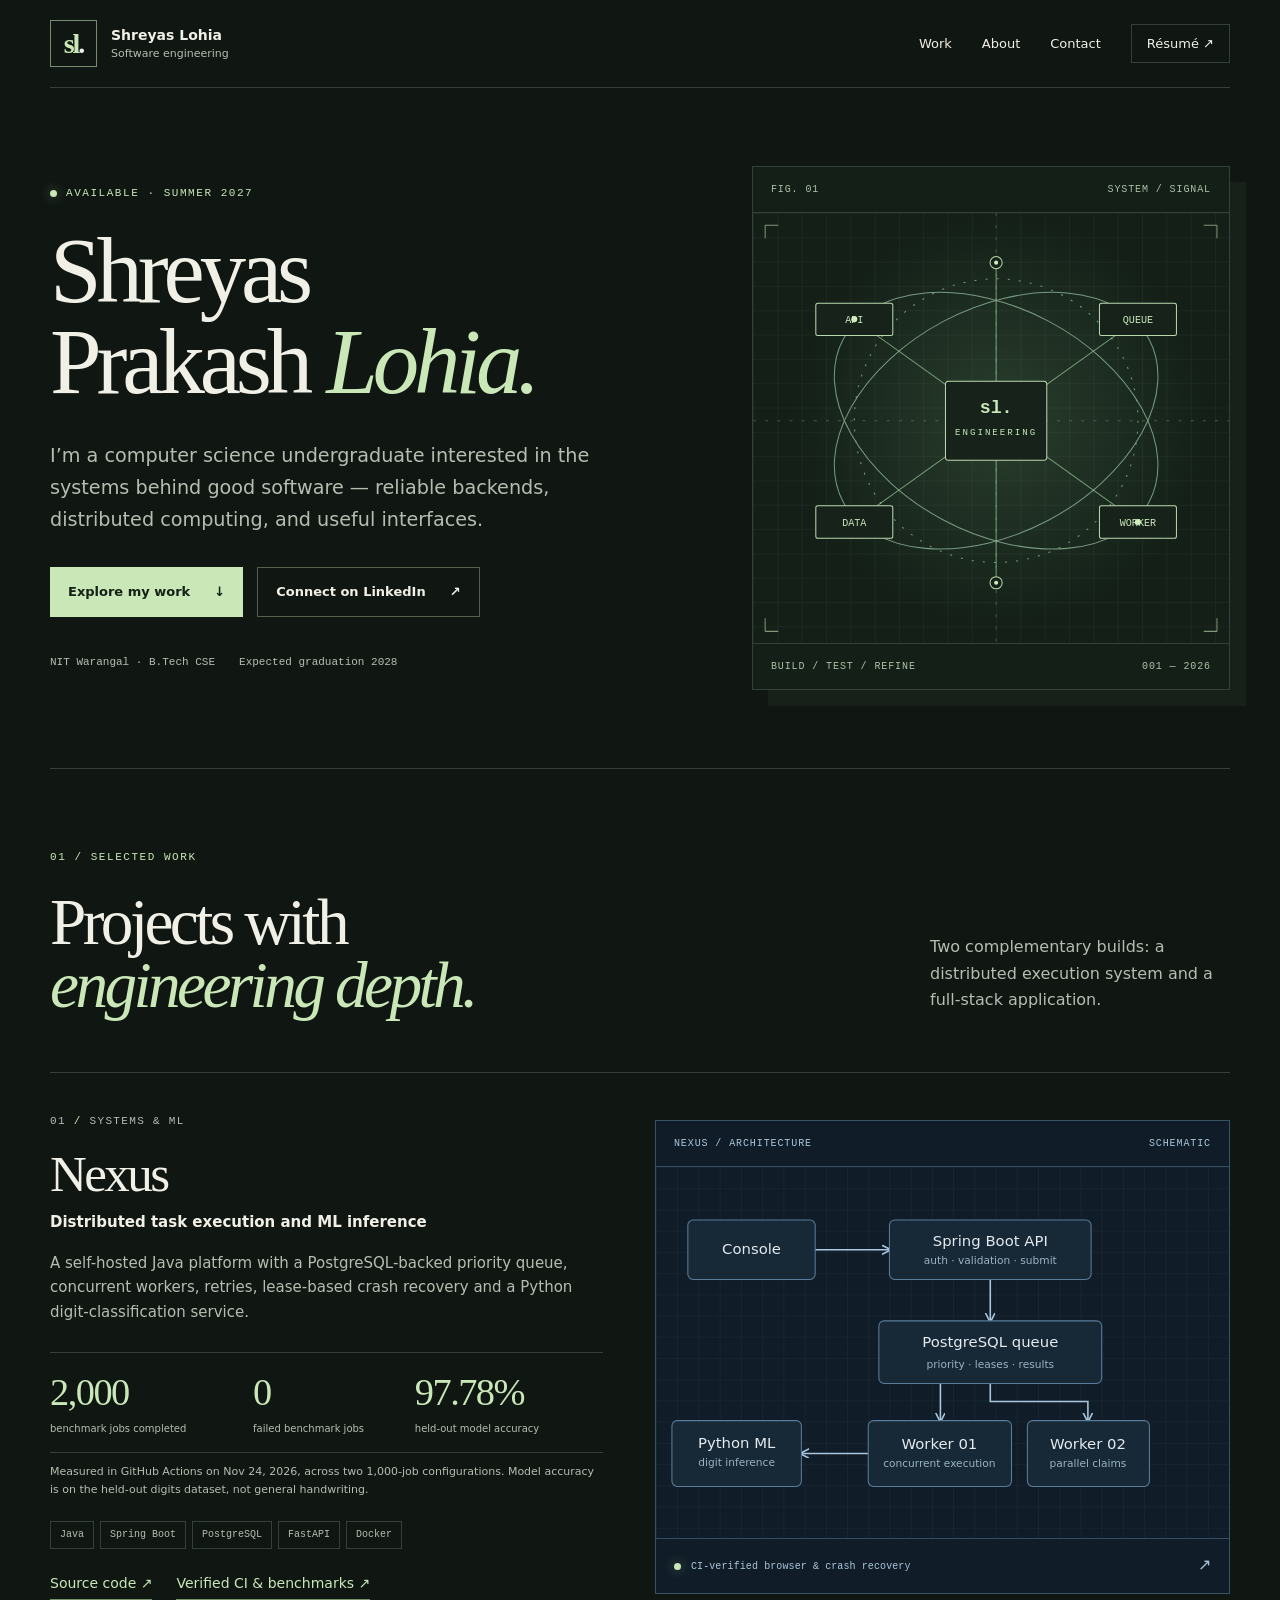
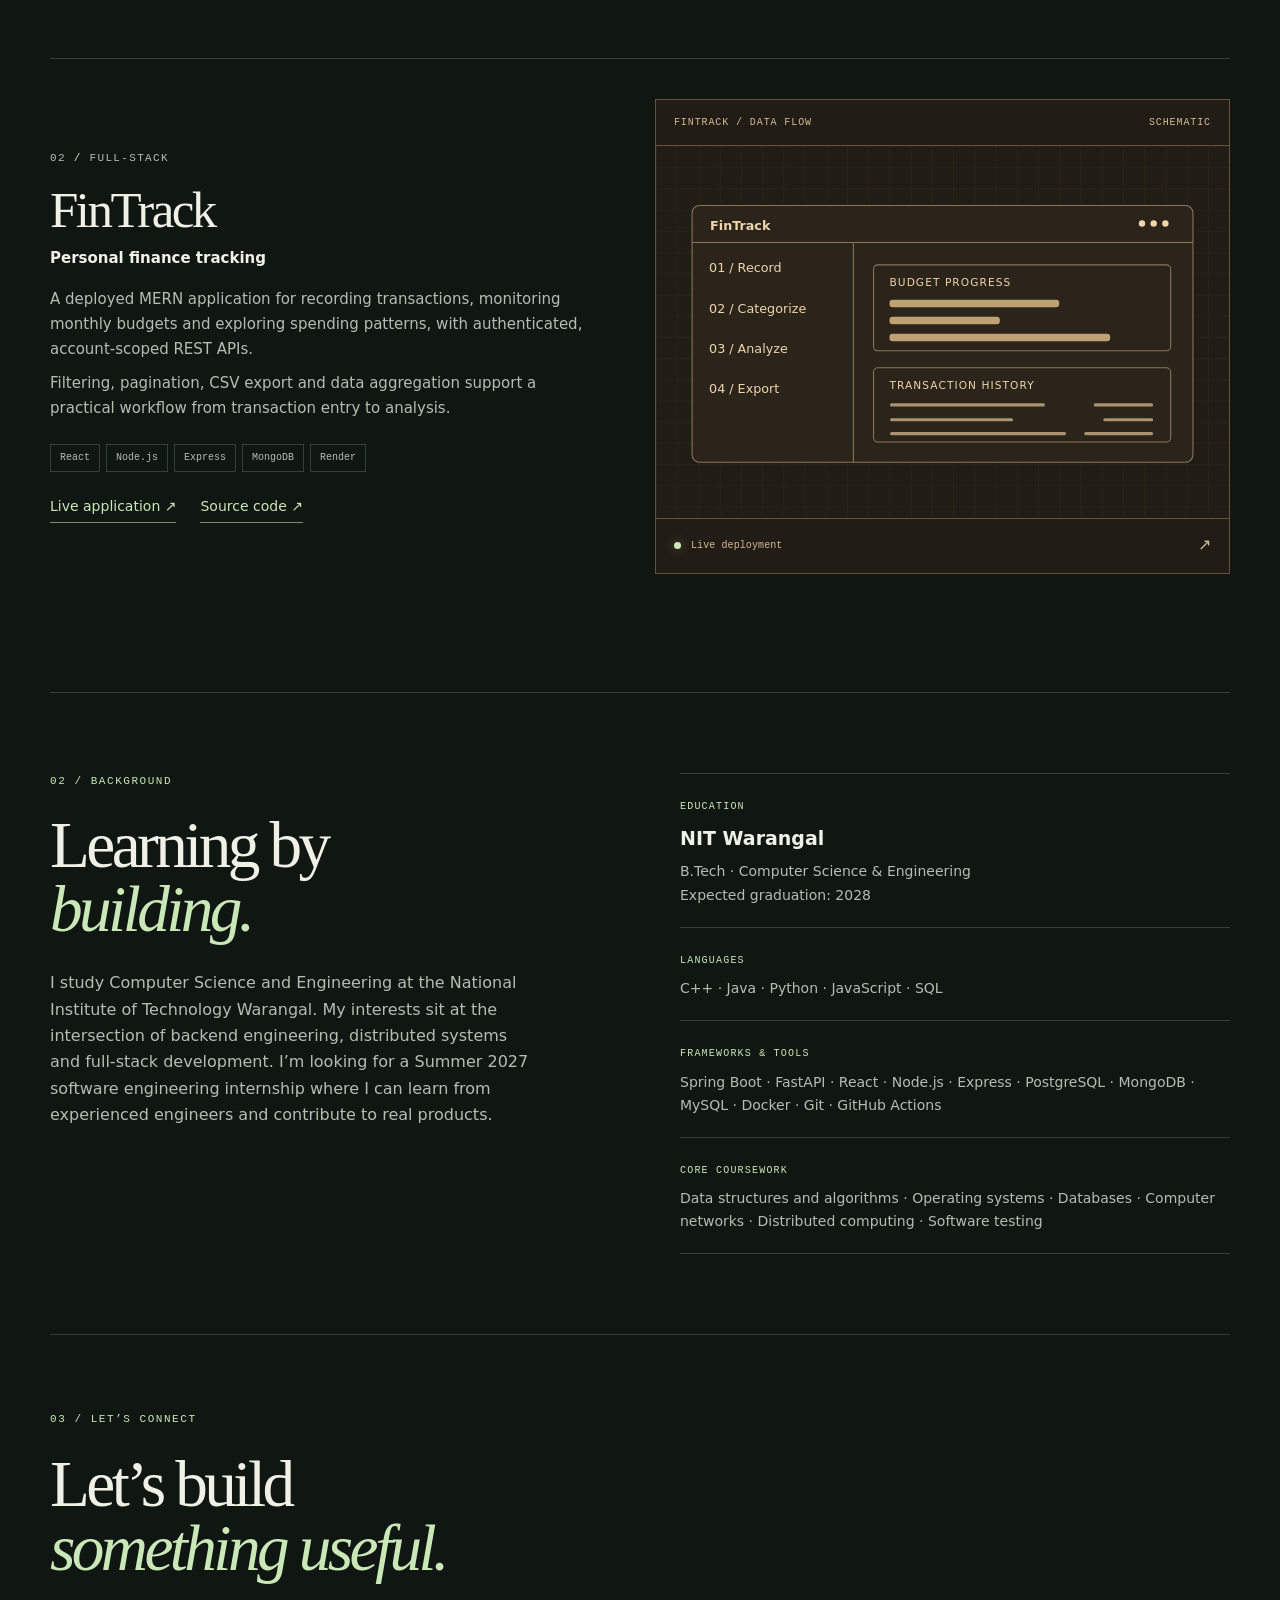
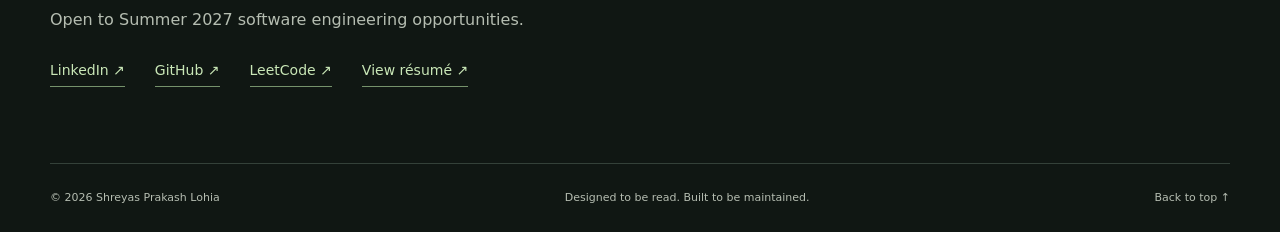
==== public/index.html @ 27f72481 "Build editorial engineering portfolio with custom architecture diagrams and printable resume" ====
<!doctype html>
<html lang="en">
<head>
  <meta charset="utf-8">
  <meta name="viewport" content="width=device-width, initial-scale=1">
  <meta name="description" content="Shreyas Prakash Lohia — computer science undergraduate at NIT Warangal. Selected software engineering projects, systems and full-stack development.">
  <meta name="theme-color" content="#101713">
  <title>Shreyas Prakash Lohia — Software Engineering</title>
  <link rel="icon" href="mark.svg" type="image/svg+xml">
  <link rel="stylesheet" href="styles.css">
  <script defer src="site.js"></script>
</head>
<body>
  <a class="skip" href="#main">Skip to content</a>
  <header class="site-header">
    <a class="wordmark" href="#top" aria-label="Shreyas Lohia home"><span class="monogram">sl<span>.</span></span><span class="wordmark-text">Shreyas Lohia<small>Software engineering</small></span></a>
    <nav aria-label="Primary navigation">
      <a href="#work">Work</a><a href="#about">About</a><a href="#contact">Contact</a><a class="resume-link" href="resume.html">Résumé <span aria-hidden="true">↗</span></a>
    </nav>
  </header>
  <main id="main">
    <section class="hero shell" id="top" aria-labelledby="intro">
      <div class="hero-copy">
        <div class="kicker"><span class="availability-dot"></span> AVAILABLE · SUMMER 2027</div>
        <h1 id="intro">Shreyas<br>Prakash <em>Lohia.</em></h1>
        <p class="hero-sub">I’m a computer science undergraduate interested in the systems behind good software — reliable backends, distributed computing, and useful interfaces.</p>
        <div class="hero-actions"><a class="button primary" href="#work">Explore my work <span aria-hidden="true">↓</span></a><a class="button quiet" href="https://www.linkedin.com/in/shreyas-prakash-lohia/">Connect on LinkedIn <span aria-hidden="true">↗</span></a></div>
        <div class="hero-meta"><span>NIT Warangal · B.Tech CSE</span><span>Expected graduation 2028</span></div>
      </div>
      <div class="hero-art" aria-hidden="true">
        <div class="art-head"><span>FIG. 01</span><span>SYSTEM / SIGNAL</span></div>
        <svg viewBox="0 0 470 425" xmlns="http://www.w3.org/2000/svg">
          <defs><pattern id="grid" width="24" height="24" patternUnits="userSpaceOnUse"><path d="M24 0H0V24" stroke="#bccab4" stroke-opacity=".10" fill="none"/></pattern><radialGradient id="glow"><stop stop-color="#91cc96" stop-opacity=".18"/><stop offset="1" stop-color="#91cc96" stop-opacity="0"/></radialGradient></defs>
          <rect x="0" y="0" width="470" height="425" fill="url(#grid)"/><circle cx="245" cy="205" r="204" fill="url(#glow)"/>
          <g stroke="#779980" stroke-width="1" fill="none"><ellipse cx="240" cy="205" rx="171" ry="111" transform="rotate(-28 240 205)"/><ellipse cx="240" cy="205" rx="171" ry="111" transform="rotate(28 240 205)"/><circle cx="240" cy="205" r="140" stroke-dasharray="2 9"/><path d="M0 205H470M240 0V425" stroke-dasharray="3 9" opacity=".45"/><path d="M100 105L240 205 380 105M100 305L240 205 380 305M240 205L240 49M240 205V365" stroke="#a7d8a5" stroke-opacity=".64"/></g>
          <g fill="#16221a" stroke="#bad8ad"><rect x="190" y="166" width="100" height="78" rx="3"/><rect x="62" y="89" width="76" height="32" rx="2"/><rect x="342" y="89" width="76" height="32" rx="2"/><rect x="62" y="289" width="76" height="32" rx="2"/><rect x="342" y="289" width="76" height="32" rx="2"/><circle cx="240" cy="49" r="6"/><circle cx="240" cy="365" r="6"/></g>
          <g fill="#c9e7bb" text-anchor="middle" font-family="monospace" font-size="10"><text x="100" y="109">API</text><text x="380" y="109">QUEUE</text><text x="100" y="309">DATA</text><text x="380" y="309">WORKER</text><text x="240" y="197" font-size="18" font-weight="bold">sl.</text><text x="240" y="219" font-size="9" letter-spacing="2">ENGINEERING</text></g>
          <g fill="#d0edba"><circle class="signal" cx="100" cy="105" r="3"/><circle class="signal signal-delay" cx="380" cy="305" r="3"/><circle cx="240" cy="49" r="2"/><circle cx="240" cy="365" r="2"/></g>
          <g stroke="#c9e7bb" opacity=".6"><path d="M12 12h13M12 12v13M458 12h-13M458 12v13M12 413h13M12 413v-13M458 413h-13M458 413v-13"/></g>
        </svg>
        <div class="art-foot"><span>BUILD / TEST / REFINE</span><span>001 — 2026</span></div>
      </div>
    </section>

    <section id="work" class="shell work" aria-labelledby="work-title">
      <div class="section-heading"><div><p class="kicker">01 / SELECTED WORK</p><h2 id="work-title">Projects with<br><em>engineering depth.</em></h2></div><p>Two complementary builds: a distributed execution system and a full-stack application.</p></div>
      <article class="project reveal">
        <div class="project-copy">
          <div class="project-index">01 <span> / </span> SYSTEMS &amp; ML</div>
          <h3>Nexus</h3>
          <p class="project-lead">Distributed task execution and ML inference</p>
          <p>A self-hosted Java platform with a PostgreSQL-backed priority queue, concurrent workers, retries, lease-based crash recovery and a Python digit-classification service.</p>
          <div class="metrics"><div><strong>2,000</strong><span>benchmark jobs completed</span></div><div><strong>0</strong><span>failed benchmark jobs</span></div><div><strong>97.78%</strong><span>held-out model accuracy</span></div></div>
          <p class="evidence">Measured in GitHub Actions on Nov 24, 2026, across two 1,000-job configurations. Model accuracy is on the held-out digits dataset, not general handwriting.</p>
          <ul class="stack"><li>Java</li><li>Spring Boot</li><li>PostgreSQL</li><li>FastAPI</li><li>Docker</li></ul>
          <div class="project-links"><a href="https://github.com/ShreyasLohiaFR/Nexus-Distributed-Task-Execution-ML-Inference-Platform">Source code ↗</a><a href="https://github.com/ShreyasLohiaFR/Nexus-Distributed-Task-Execution-ML-Inference-Platform/actions/runs/45387632217">Verified CI &amp; benchmarks ↗</a></div>
        </div>
        <div class="project-visual nexus-visual" role="img" aria-label="Nexus architectural diagram. Browser and API submit to PostgreSQL queue; concurrent workers claim jobs; a Python service handles digit inference.">
          <div class="visual-top"><span>NEXUS / ARCHITECTURE</span><span>SCHEMATIC</span></div>
          <svg viewBox="0 0 540 350" xmlns="http://www.w3.org/2000/svg" aria-hidden="true">
            <defs><marker id="arrow" markerWidth="7" markerHeight="7" refX="5" refY="3" orient="auto"><path d="M0 0L6 3 0 6" fill="none" stroke="#a9c7df"/></marker><pattern id="nxgrid" width="20" height="20" patternUnits="userSpaceOnUse"><path d="M20 0H0V20" stroke="#a9c7df" opacity=".08" fill="none"/></pattern></defs>
            <rect width="540" height="350" fill="url(#nxgrid)"/>
            <g stroke="#a9c7df" stroke-width="1.5" fill="none" marker-end="url(#arrow)"><path d="M150 78H220"/><path d="M315 106V145"/><path d="M268 204V239"/><path d="M315 204V221H407V239"/><path d="M200 270H137"/></g>
            <g fill="#172837" stroke="#597c99"><rect x="30" y="50" width="120" height="56" rx="5"/><rect x="220" y="50" width="190" height="56" rx="5"/><rect x="210" y="145" width="210" height="59" rx="5"/><rect x="200" y="239" width="135" height="62" rx="5"/><rect x="350" y="239" width="115" height="62" rx="5"/><rect x="15" y="239" width="122" height="62" rx="5"/></g>
            <g fill="#e3eaf0" text-anchor="middle" font-family="system-ui,sans-serif" font-size="14"><text x="90" y="82">Console</text><text x="315" y="74">Spring Boot API</text><text x="315" y="91" fill="#9bb3c4" font-size="10">auth · validation · submit</text><text x="315" y="170">PostgreSQL queue</text><text x="315" y="189" font-size="10" fill="#9bb3c4">priority · leases · results</text><text x="267" y="266">Worker 01</text><text x="267" y="283" fill="#9bb3c4" font-size="10">concurrent execution</text><text x="407" y="266">Worker 02</text><text x="407" y="283" fill="#9bb3c4" font-size="10">parallel claims</text><text x="76" y="265">Python ML</text><text x="76" y="282" font-size="10" fill="#9bb3c4">digit inference</text></g>
          </svg>
          <div class="visual-bottom"><span class="tiny-dot"></span> CI-verified browser &amp; crash recovery <a href="https://github.com/ShreyasLohiaFR/Nexus-Distributed-Task-Execution-ML-Inference-Platform/actions/runs/45387632217" aria-label="Open Nexus verification">↗</a></div>
        </div>
      </article>
      <article class="project reveal">
        <div class="project-copy">
          <div class="project-index">02 <span> / </span> FULL-STACK</div>
          <h3>FinTrack</h3>
          <p class="project-lead">Personal finance tracking</p>
          <p>A deployed MERN application for recording transactions, monitoring monthly budgets and exploring spending patterns, with authenticated, account-scoped REST APIs.</p>
          <p>Filtering, pagination, CSV export and data aggregation support a practical workflow from transaction entry to analysis.</p>
          <ul class="stack"><li>React</li><li>Node.js</li><li>Express</li><li>MongoDB</li><li>Render</li></ul>
          <div class="project-links"><a href="https://fintrack-tn0w.onrender.com/">Live application ↗</a><a href="https://github.com/ShreyasLohiaFR/Fintrack">Source code ↗</a></div>
        </div>
        <div class="project-visual finance-visual" role="img" aria-label="FinTrack workflow schematic, not real financial data: record transactions, aggregate data, analyze budgets.">
          <div class="visual-top"><span>FINTRACK / DATA FLOW</span><span>SCHEMATIC</span></div>
          <svg viewBox="0 0 540 350" xmlns="http://www.w3.org/2000/svg" aria-hidden="true">
            <defs><pattern id="ftgrid" width="20" height="20" patternUnits="userSpaceOnUse"><path d="M20 0H0V20" stroke="#e3bd86" opacity=".07" fill="none"/></pattern></defs><rect width="540" height="350" fill="url(#ftgrid)"/>
            <g fill="#2b241b" stroke="#8b7659"><rect x="34" y="56" width="472" height="242" rx="7"/><path d="M34 91H506M186 91V298"/><rect x="205" y="112" width="280" height="81" rx="4"/><rect x="205" y="209" width="280" height="70" rx="4"/></g>
            <g fill="#f0d4aa" font-family="system-ui,sans-serif"><text x="51" y="79" font-size="12" font-weight="700">FinTrack</text><text x="50" y="119" font-size="12">01 / Record</text><text x="50" y="157" font-size="12">02 / Categorize</text><text x="50" y="195" font-size="12">03 / Analyze</text><text x="50" y="233" font-size="12">04 / Export</text><text x="220" y="132" font-size="10" letter-spacing="1">BUDGET PROGRESS</text><text x="220" y="229" font-size="10" letter-spacing="1">TRANSACTION HISTORY</text></g>
            <g fill="#bfa273"><rect x="220" y="145" width="160" height="7" rx="3"/><rect x="220" y="161" width="104" height="7" rx="3"/><rect x="220" y="177" width="208" height="7" rx="3"/></g>
            <g stroke="#a99370" stroke-width="3" stroke-linecap="round"><path d="M222 244H365M414 244H467M222 258H335M423 258H467M222 271H385M405 271H467"/></g>
            <g fill="#f0d4aa"><circle cx="480" cy="73" r="3"/><circle cx="469" cy="73" r="3"/><circle cx="458" cy="73" r="3"/></g>
          </svg>
          <div class="visual-bottom"><span class="tiny-dot"></span> Live deployment <a href="https://fintrack-tn0w.onrender.com/" aria-label="Open live FinTrack application">↗</a></div>
        </div>
      </article>
    </section>

    <section id="about" class="shell about reveal" aria-labelledby="about-title">
      <div><p class="kicker">02 / BACKGROUND</p><h2 id="about-title">Learning by<br><em>building.</em></h2><p class="about-text">I study Computer Science and Engineering at the National Institute of Technology Warangal. My interests sit at the intersection of backend engineering, distributed systems and full-stack development. I’m looking for a Summer 2027 software engineering internship where I can learn from experienced engineers and contribute to real products.</p></div>
      <div class="about-details">
        <div class="detail"><span>EDUCATION</span><h3>NIT Warangal</h3><p>B.Tech · Computer Science &amp; Engineering<br>Expected graduation: 2028</p></div>
        <div class="detail"><span>LANGUAGES</span><p>C++ · Java · Python · JavaScript · SQL</p></div>
        <div class="detail"><span>FRAMEWORKS &amp; TOOLS</span><p>Spring Boot · FastAPI · React · Node.js · Express · PostgreSQL · MongoDB · MySQL · Docker · Git · GitHub Actions</p></div>
        <div class="detail"><span>CORE COURSEWORK</span><p>Data structures and algorithms · Operating systems · Databases · Computer networks · Distributed computing · Software testing</p></div>
      </div>
    </section>
    <section id="contact" class="shell contact reveal"><p class="kicker">03 / LET’S CONNECT</p><h2>Let’s build<br><em>something useful.</em></h2><p>Open to Summer 2027 software engineering opportunities.</p><div class="contact-links"><a href="https://www.linkedin.com/in/shreyas-prakash-lohia/">LinkedIn ↗</a><a href="https://github.com/ShreyasLohiaFR">GitHub ↗</a><a href="https://leetcode.com/u/Shreyas_Lohia/">LeetCode ↗</a><a href="resume.html">View résumé ↗</a></div></section>
  </main>
  <footer class="shell footer"><span>© <span id="year">2026</span> Shreyas Prakash Lohia</span><span>Designed to be read. Built to be maintained.</span><a href="#top">Back to top ↑</a></footer>
</body>
</html>
---- public/styles.css ----
:root {
  color-scheme: dark;
  --background: #101713;
  --surface: #172019;
  --ink: #f1f0e7;
  --muted: #b5bdb1;
  --accent: #c9e7b7;
  --line: #344139;
  --mono: "SFMono-Regular", Consolas, "Liberation Mono", monospace;
  --serif: Georgia, "Times New Roman", serif;
  --sans: system-ui, -apple-system, BlinkMacSystemFont, "Segoe UI", sans-serif;
}
* { box-sizing: border-box; }
html { scroll-behavior: smooth; scroll-padding-top: 95px; }
body { margin: 0; background: var(--background); color: var(--ink); font: 16px/1.65 var(--sans); }
a { color: inherit; text-decoration: none; }
a:focus-visible, button:focus-visible { outline: 2px solid var(--accent); outline-offset: 5px; }
a:hover { color: var(--accent); }
.skip { position: absolute; top: -70px; left: 16px; z-index: 5; background: var(--accent); color: #142117; padding: 10px; }
.skip:focus { top: 10px; }
.shell { width: min(1180px, calc(100% - 96px)); margin-inline: auto; }
.site-header { width: min(1180px, calc(100% - 96px)); margin: auto; min-height: 88px; display: flex; justify-content: space-between; align-items: center; border-bottom: 1px solid var(--line); gap: 24px; }
.wordmark { display: flex; align-items: center; gap: 14px; }
.monogram { display: grid; place-content: center; width: 47px; height: 47px; border: 1px solid #768b70; font: bold 28px/1 var(--serif); letter-spacing: -2px; color: var(--accent); display: flex; align-items: center; justify-content: center; }
.monogram span { color: #f1f0e7; }
.wordmark-text { font-size: 14px; font-weight: 650; line-height: 1.5; }
.wordmark-text small { display: block; font-size: 11px; font-weight: 400; color: var(--muted); }
nav { display: flex; align-items: center; gap: 30px; font-size: 13px; }
nav a { transition: color .2s; white-space: nowrap; }
.resume-link { border: 1px solid var(--line); padding: 8px 15px; }
.hero { min-height: 680px; display: grid; grid-template-columns: 1.15fr .85fr; align-items: center; gap: 55px; padding-block: 75px; }
.kicker { display: flex; align-items: center; gap: 9px; color: var(--accent); font: 11px/1.5 var(--mono); letter-spacing: .14em; margin: 0 0 25px; }
.availability-dot, .tiny-dot { display: inline-block; flex-shrink: 0; width: 7px; height: 7px; background: var(--accent); border-radius: 50%; box-shadow: 0 0 12px #bddba16b; }
h1, h2 { font-family: var(--serif); font-weight: 400; letter-spacing: -.055em; line-height: .98; margin: 0; }
h1 { font-size: clamp(66px, 7.25vw, 112px); }
h2 { font-size: clamp(48px, 5.1vw, 76px); }
h1 em, h2 em { color: var(--accent); font-weight: 400; }
.hero-sub { max-width: 540px; font-size: clamp(17px, 1.5vw, 21px); line-height: 1.65; color: var(--muted); margin: 32px 0; }
.hero-actions { display: flex; flex-wrap: wrap; gap: 14px; }
.button { display: inline-flex; align-items: center; justify-content: space-between; gap: 24px; padding: 13px 18px; min-height: 49px; font-size: 13px; font-weight: 600; transition: background .22s, color .22s, transform .22s; }
.button:hover { transform: translateY(-2px); }
.button.primary { background: var(--accent); color: #142117; }
.button.primary:hover { background: #e0f3d3; }
.button.quiet { border: 1px solid #53604e; }
.button.quiet:hover { background: #233026; }
.hero-meta { display: flex; flex-wrap: wrap; gap: 10px 24px; font: 11px/1.6 var(--mono); color: var(--muted); margin-top: 37px; }
.hero-art { border: 1px solid var(--line); background: #131f17; box-shadow: 16px 16px 0 #172119; }
.art-head, .art-foot, .visual-top, .visual-bottom { display: flex; justify-content: space-between; align-items: center; gap: 10px; font: 10px/1.5 var(--mono); letter-spacing: .09em; padding: 15px 18px; color: #acc1a8; }
.art-head { border-bottom: 1px solid var(--line); }
.art-foot { border-top: 1px solid var(--line); }
.hero-art svg, .project-visual svg { display: block; width: 100%; height: auto; }
.signal { animation: pulse 3s ease-in-out infinite; }
.signal-delay { animation-delay: 1.2s; }
@keyframes pulse { 50% { opacity: .3; } }
.work { padding: 80px 0 70px; border-top: 1px solid var(--line); }
.section-heading { display: grid; grid-template-columns: 1fr 300px; align-items: end; gap: 30px; margin-bottom: 54px; }
.section-heading > p { color: var(--muted); margin: 0 0 5px; }
.project { display: grid; grid-template-columns: 1fr 1.04fr; gap: 52px; align-items: center; padding: 40px 0 48px; border-top: 1px solid var(--line); }
.project + .project { margin-top: 10px; }
.project-index { color: var(--muted); font: 11px/1.5 var(--mono); letter-spacing: .12em; margin-bottom: 19px; }
.project-index span { color: var(--accent); }
.project h3 { font: 400 51px/1 var(--serif); letter-spacing: -.05em; margin: 0 0 10px; }
.project-lead { font-weight: 650; color: var(--ink) !important; margin: 0 0 16px !important; }
.project p { color: var(--muted); margin: 10px 0; font-size: 15px; }
.metrics { display: grid; grid-template-columns: 1fr .78fr 1fr; border-block: 1px solid var(--line); margin: 27px 0 10px; padding: 16px 0; gap: 15px; }
.metrics strong { display: block; font: 400 clamp(25px, 3vw, 39px)/1.2 var(--serif); color: var(--accent); letter-spacing: -.04em; }
.metrics span { display: block; font-size: 10px; line-height: 1.5; color: var(--muted); margin-top: 6px; }
.evidence { font-size: 11px !important; line-height: 1.6; }
.stack { display: flex; flex-wrap: wrap; list-style: none; padding: 0; gap: 6px; margin: 23px 0; }
.stack li { border: 1px solid var(--line); color: var(--muted); font: 10px/1.2 var(--mono); padding: 7px 9px; }
.project-links { display: flex; flex-wrap: wrap; gap: 12px 24px; }
.project-links a, .contact-links a { color: var(--accent); font-size: 14px; border-bottom: 1px solid #75926b; padding-bottom: 4px; transition: border-color .2s; }
.project-links a:hover, .contact-links a:hover { border-color: var(--ink); color: var(--ink); }
.project-visual { border: 1px solid #3a5363; overflow: hidden; transition: transform .3s, border-color .3s; }
.project-visual:hover { transform: translateY(-4px); border-color: #7397ad; }
.nexus-visual { background: #101d28; }
.nexus-visual .visual-top, .nexus-visual .visual-bottom { color: #abc6dc; border-color: #354d60; }
.finance-visual { background: #211c15; border-color: #66523a; }
.finance-visual .visual-top, .finance-visual .visual-bottom { color: #d3bb90; border-color: #66523a; }
.visual-top { border-bottom: 1px solid; }
.visual-bottom { border-top: 1px solid; justify-content: flex-start; letter-spacing: .01em; }
.visual-bottom a { margin-left: auto; font-size: 16px; }
.about { border-top: 1px solid var(--line); padding: 80px 0; display: grid; grid-template-columns: 1fr 1fr; gap: 80px; }
.about-text { max-width: 485px; margin: 28px 0 0; color: var(--muted); }
.detail { border-top: 1px solid var(--line); padding: 17px 0 20px; }
.detail:last-child { border-bottom: 1px solid var(--line); }
.detail span { font: 10px/1.5 var(--mono); color: var(--accent); letter-spacing: .12em; }
.detail h3 { font-size: 19px; font-weight: 600; margin: 6px 0 0; }
.detail p { font-size: 14px; margin: 6px 0 0; color: var(--muted); }
.contact { border-block: 1px solid var(--line); padding: 76px 0; }
.contact p:not(.kicker) { color: var(--muted); margin: 26px 0; }
.contact-links { display: flex; flex-wrap: wrap; gap: 14px 30px; }
.footer { display: flex; align-items: center; justify-content: space-between; gap: 20px; padding: 25px 0; font-size: 11px; color: var(--muted); }
.reveal.ready { opacity: 0; transform: translateY(18px); transition: opacity .65s ease, transform .65s ease; }
.reveal.ready.visible { opacity: 1; transform: translateY(0); }
.resume-page { max-width: 820px; margin: 48px auto; padding: 0 24px; }
.resume-page h1 { font-size: clamp(37px, 6vw, 62px); }
.resume-page h2 { font: 600 20px/1.3 var(--sans); letter-spacing: 0; margin-bottom: 12px; }
.resume-page h3 { font-size: 16px; margin: 12px 0 3px; }
.resume-page p, .resume-page li { color: var(--muted); font-size: 14px; }
.resume-page section { border-top: 1px solid var(--line); padding: 20px 0; }
.resume-page ul { padding-left: 20px; margin: 8px 0; }
.resume-page a:not(.button) { text-decoration: underline; }
.resume-toolbar { display: flex; gap: 15px; align-items: center; margin-bottom: 30px; }
button { font: inherit; cursor: pointer; }
@media (max-width: 950px) {
  .shell, .site-header { width: calc(100% - 48px); }
  .hero { gap: 32px; min-height: 570px; }
  h1 { font-size: clamp(56px, 8vw, 83px); }
  .project { gap: 30px; }
  .about { gap: 45px; }
}
@media (max-width: 720px) {
  .shell, .site-header { width: calc(100% - 36px); }
  .site-header { flex-wrap: wrap; padding: 16px 0; gap: 14px; }
  nav { gap: 19px; flex-wrap: wrap; width: 100%; }
  .resume-link { padding: 5px 9px; }
  .hero { grid-template-columns: 1fr; min-height: auto; gap: 40px; padding: 55px 0 60px; }
  h1 { font-size: clamp(54px, 13vw, 82px); }
  h2 { font-size: clamp(42px, 10vw, 63px); }
  .hero-art { max-width: 480px; box-shadow: 8px 8px 0 #172119; }
  .section-heading, .project, .about { grid-template-columns: 1fr; gap: 26px; }
  .work, .about, .contact { padding: 55px 0; }
  .section-heading { margin-bottom: 30px; }
  .project { padding: 30px 0; }
  .project h3 { font-size: 43px; }
  .hero-meta { margin-top: 24px; }
  .footer { flex-wrap: wrap; gap: 8px 15px; }
  .art-head, .art-foot, .visual-top, .visual-bottom { padding: 12px; font-size: 9px; }
}
@media (prefers-reduced-motion: reduce) {
  *, *::before, *::after { scroll-behavior: auto !important; animation-duration: .01ms !important; transition-duration: .01ms !important; }
  .reveal.ready { opacity: 1; transform: none; }
}
@media print {
  :root { color-scheme: light; --ink: #161616; --muted: #303030; --accent: #153e2c; --line: #bbb; }
  body { background: white; color: #161616; }
  .resume-toolbar { display: none; }
  .resume-page { margin: 0; padding: 0; max-width: none; }
  .resume-page h1 { font-size: 28pt; }
  .resume-page h2 { font-size: 13pt; }
  .resume-page p, .resume-page li { font-size: 10pt; }
  .resume-page section { padding: 8px 0; break-inside: avoid; }
  .resume-page h3 { font-size: 11pt; }
  @page { margin: 14mm; size: A4; }
}
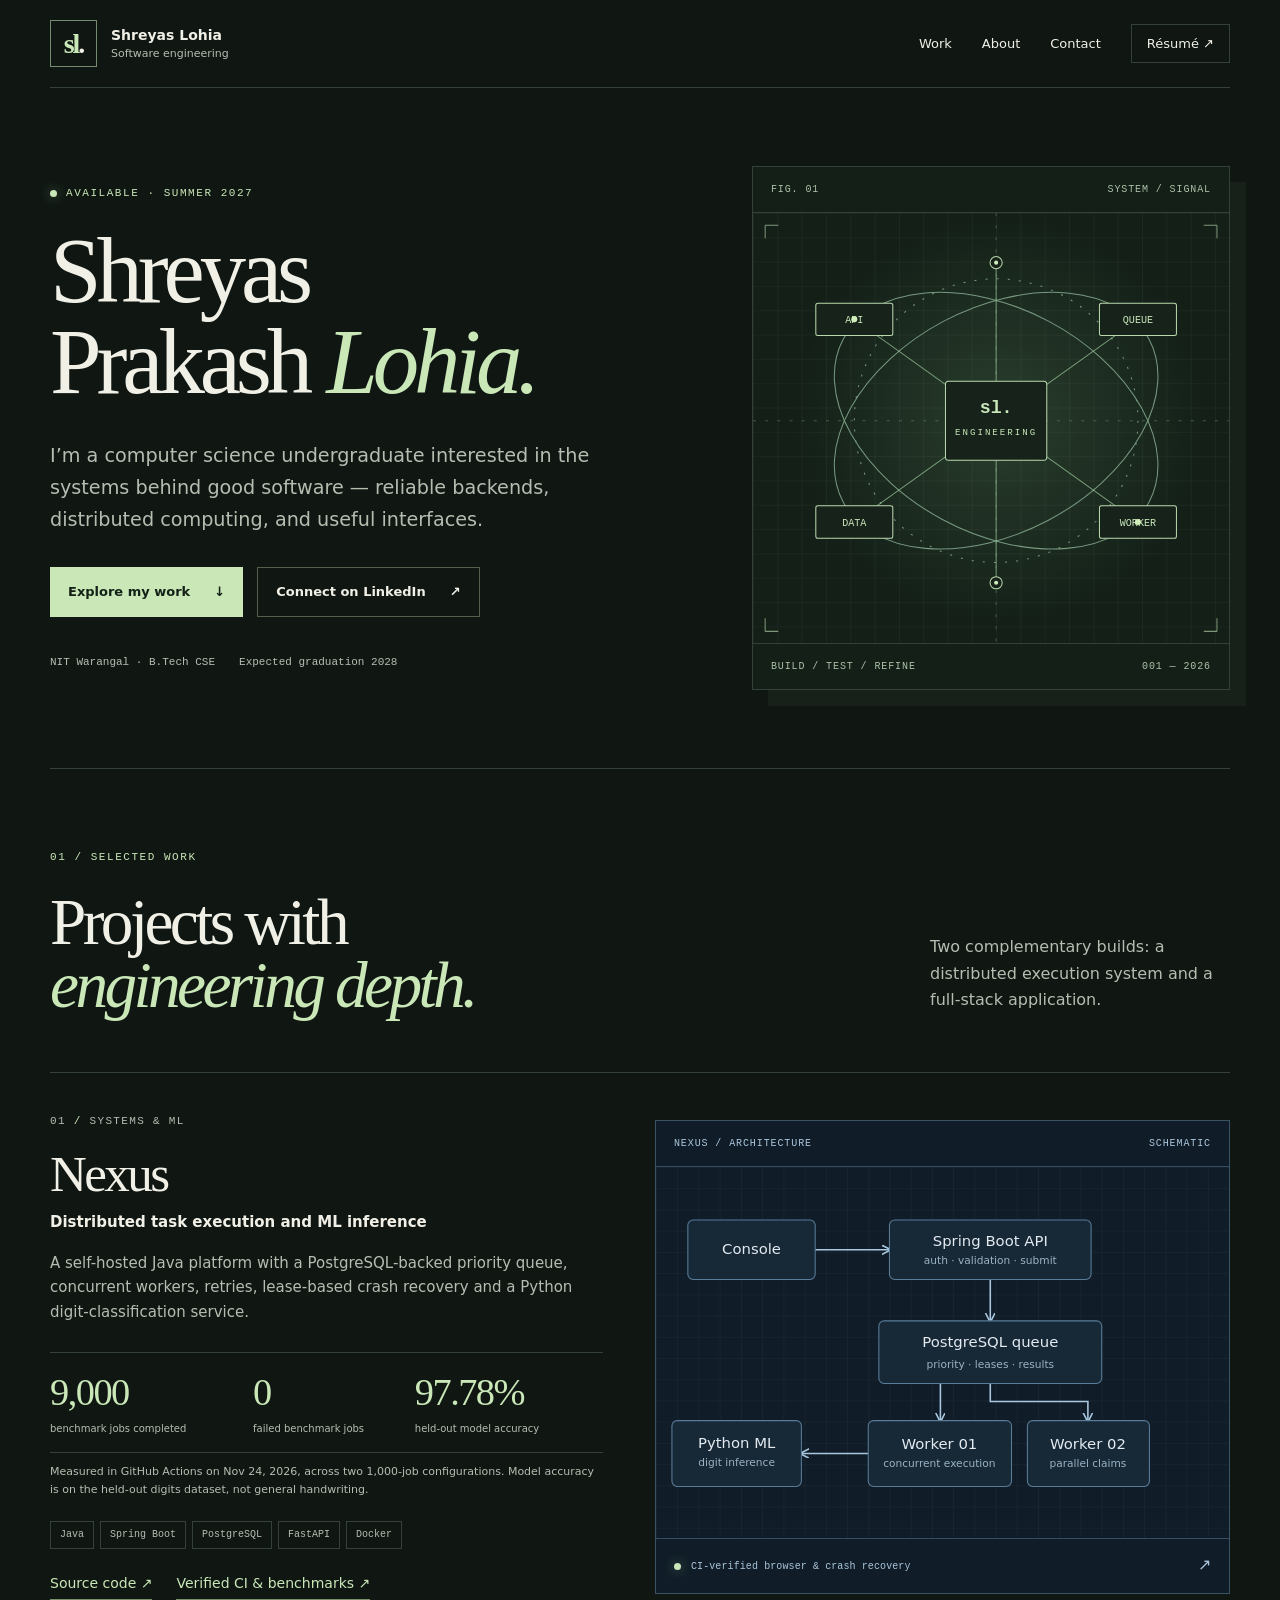
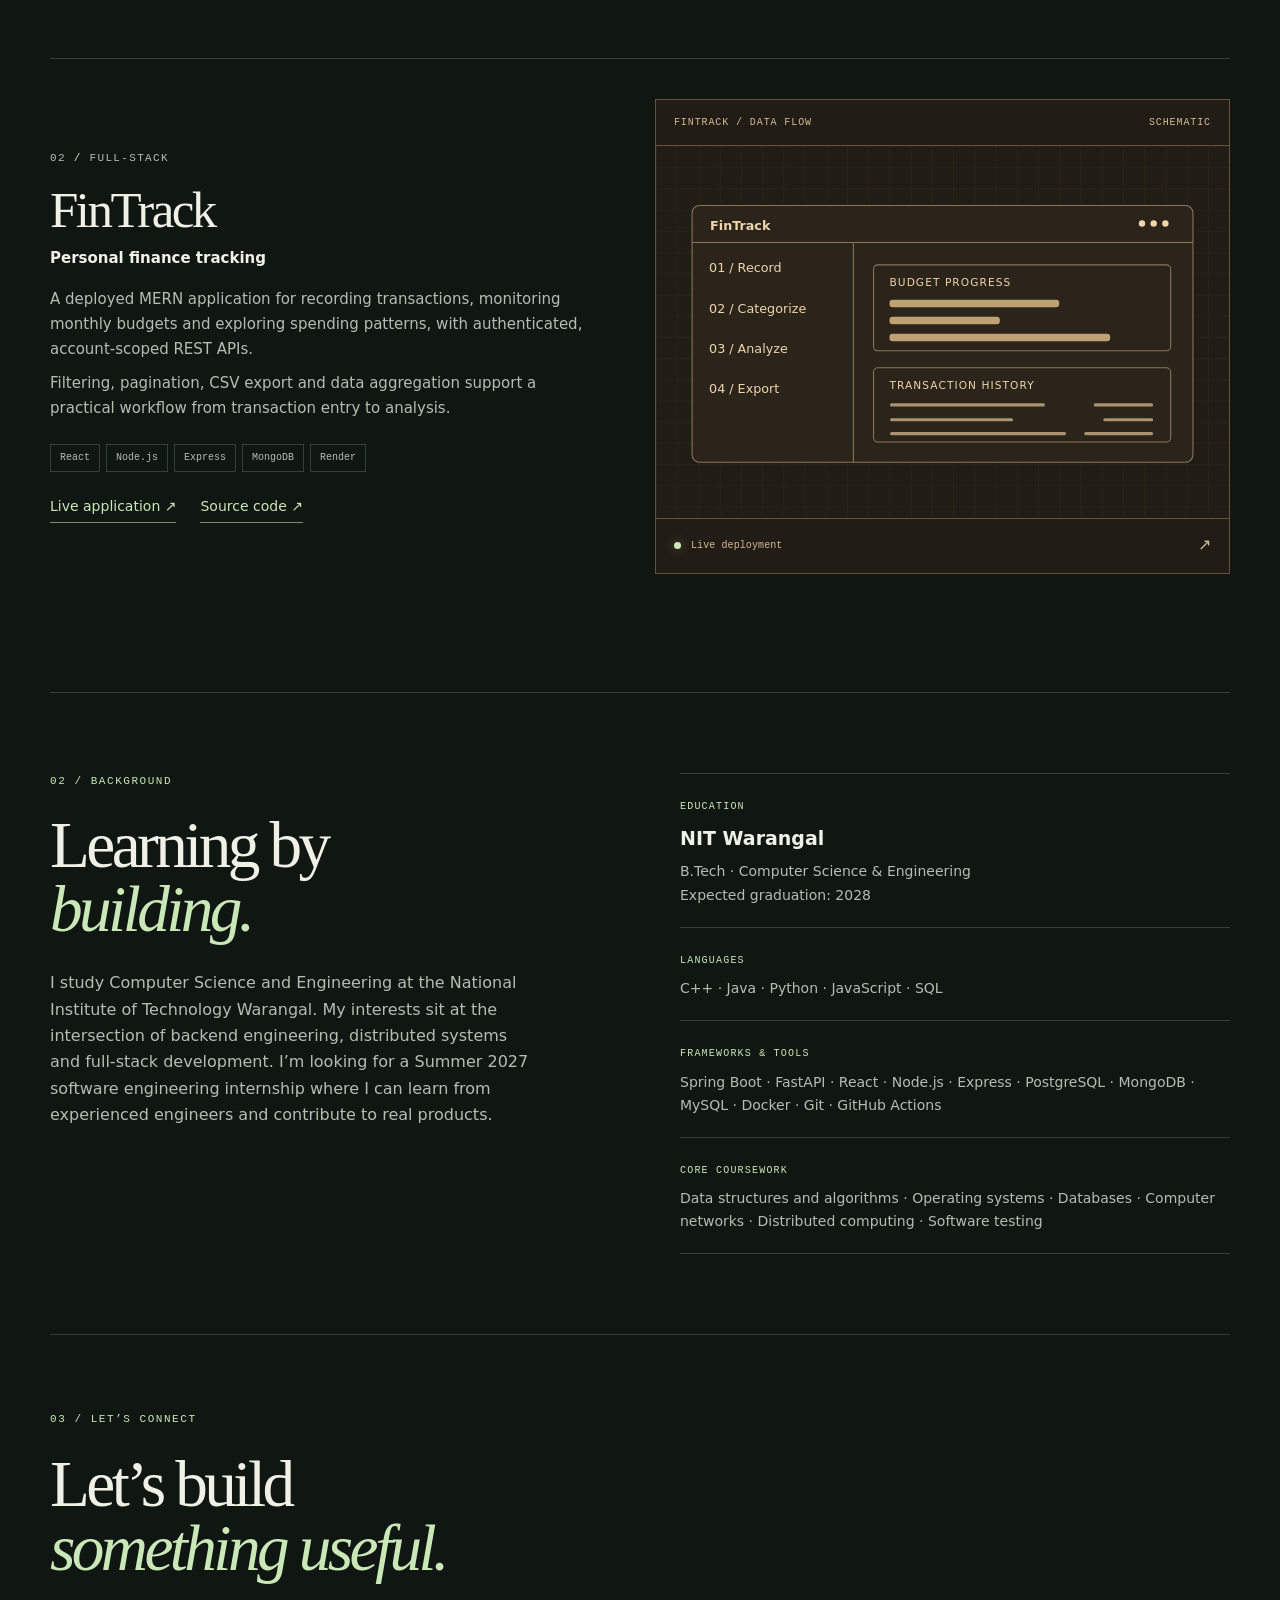
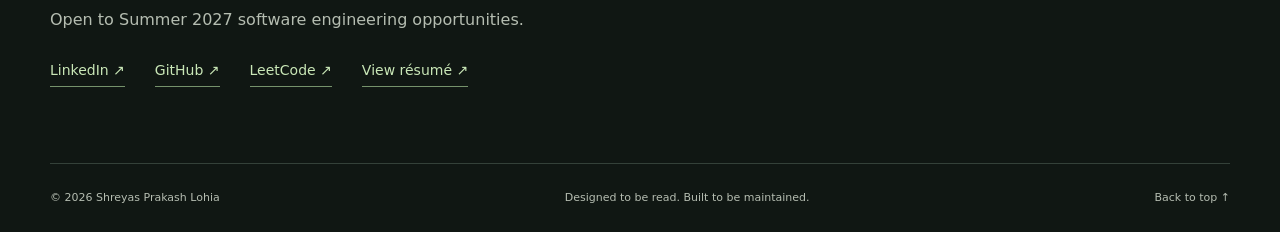
==== commit 03bcdd1b: "Update portfolio with verified repeated Nexus benchmark" ====
--- a/public/index.html
+++ b/public/index.html
@@ -24,7 +24,7 @@
         <div class="kicker"><span class="availability-dot"></span> AVAILABLE · SUMMER 2027</div>
         <h1 id="intro">Shreyas<br>Prakash <em>Lohia.</em></h1>
         <p class="hero-sub">I’m a computer science undergraduate interested in the systems behind good software — reliable backends, distributed computing, and useful interfaces.</p>
-        <div class="hero-actions"><a class="button primary" href="#work">Explore my work <span aria-hidden="true">↓</span></a><a class="button quiet" href="https://www.linkedin.com/in/shreyas-prakash-lohia/">Connect on LinkedIn <span aria-hidden="true">↗</span></a></div>
+        <div class="hero-actions"><a class="button primary" href="#work">Explore my work <span aria-hidden="true">↓</span></a><a class="button quiet" href="https://www.linkedin.com/in/shreyas-prakash-lohia/" target="_blank" rel="noopener noreferrer">Connect on LinkedIn <span aria-hidden="true">↗</span></a></div>
         <div class="hero-meta"><span>NIT Warangal · B.Tech CSE</span><span>Expected graduation 2028</span></div>
       </div>
       <div class="hero-art" aria-hidden="true">
@@ -50,10 +50,10 @@
           <h3>Nexus</h3>
           <p class="project-lead">Distributed task execution and ML inference</p>
           <p>A self-hosted Java platform with a PostgreSQL-backed priority queue, concurrent workers, retries, lease-based crash recovery and a Python digit-classification service.</p>
-          <div class="metrics"><div><strong>2,000</strong><span>benchmark jobs completed</span></div><div><strong>0</strong><span>failed benchmark jobs</span></div><div><strong>97.78%</strong><span>held-out model accuracy</span></div></div>
+          <div class="metrics"><div><strong>9,000</strong><span>benchmark jobs completed</span></div><div><strong>0</strong><span>failed benchmark jobs</span></div><div><strong>97.78%</strong><span>held-out model accuracy</span></div></div>
           <p class="evidence">Measured in GitHub Actions on Nov 24, 2026, across two 1,000-job configurations. Model accuracy is on the held-out digits dataset, not general handwriting.</p>
           <ul class="stack"><li>Java</li><li>Spring Boot</li><li>PostgreSQL</li><li>FastAPI</li><li>Docker</li></ul>
-          <div class="project-links"><a href="https://github.com/ShreyasLohiaFR/Nexus-Distributed-Task-Execution-ML-Inference-Platform">Source code ↗</a><a href="https://github.com/ShreyasLohiaFR/Nexus-Distributed-Task-Execution-ML-Inference-Platform/actions/runs/45387632217">Verified CI &amp; benchmarks ↗</a></div>
+          <div class="project-links"><a href="https://github.com/ShreyasLohiaFR/Nexus-Distributed-Task-Execution-ML-Inference-Platform" target="_blank" rel="noopener noreferrer">Source code ↗</a><a href="https://github.com/ShreyasLohiaFR/Nexus-Distributed-Task-Execution-ML-Inference-Platform/actions/runs/45570285078" target="_blank" rel="noopener noreferrer">Verified CI &amp; benchmarks ↗</a></div>
         </div>
         <div class="project-visual nexus-visual" role="img" aria-label="Nexus architectural diagram. Browser and API submit to PostgreSQL queue; concurrent workers claim jobs; a Python service handles digit inference.">
           <div class="visual-top"><span>NEXUS / ARCHITECTURE</span><span>SCHEMATIC</span></div>
@@ -64,7 +64,7 @@
             <g fill="#172837" stroke="#597c99"><rect x="30" y="50" width="120" height="56" rx="5"/><rect x="220" y="50" width="190" height="56" rx="5"/><rect x="210" y="145" width="210" height="59" rx="5"/><rect x="200" y="239" width="135" height="62" rx="5"/><rect x="350" y="239" width="115" height="62" rx="5"/><rect x="15" y="239" width="122" height="62" rx="5"/></g>
             <g fill="#e3eaf0" text-anchor="middle" font-family="system-ui,sans-serif" font-size="14"><text x="90" y="82">Console</text><text x="315" y="74">Spring Boot API</text><text x="315" y="91" fill="#9bb3c4" font-size="10">auth · validation · submit</text><text x="315" y="170">PostgreSQL queue</text><text x="315" y="189" font-size="10" fill="#9bb3c4">priority · leases · results</text><text x="267" y="266">Worker 01</text><text x="267" y="283" fill="#9bb3c4" font-size="10">concurrent execution</text><text x="407" y="266">Worker 02</text><text x="407" y="283" fill="#9bb3c4" font-size="10">parallel claims</text><text x="76" y="265">Python ML</text><text x="76" y="282" font-size="10" fill="#9bb3c4">digit inference</text></g>
           </svg>
-          <div class="visual-bottom"><span class="tiny-dot"></span> CI-verified browser &amp; crash recovery <a href="https://github.com/ShreyasLohiaFR/Nexus-Distributed-Task-Execution-ML-Inference-Platform/actions/runs/45387632217" aria-label="Open Nexus verification">↗</a></div>
+          <div class="visual-bottom"><span class="tiny-dot"></span> CI-verified browser &amp; crash recovery <a href="https://github.com/ShreyasLohiaFR/Nexus-Distributed-Task-Execution-ML-Inference-Platform/actions/runs/45570285078" aria-label="Open Nexus verification" target="_blank" rel="noopener noreferrer">↗</a></div>
         </div>
       </article>
       <article class="project reveal">
@@ -75,7 +75,7 @@
           <p>A deployed MERN application for recording transactions, monitoring monthly budgets and exploring spending patterns, with authenticated, account-scoped REST APIs.</p>
           <p>Filtering, pagination, CSV export and data aggregation support a practical workflow from transaction entry to analysis.</p>
           <ul class="stack"><li>React</li><li>Node.js</li><li>Express</li><li>MongoDB</li><li>Render</li></ul>
-          <div class="project-links"><a href="https://fintrack-tn0w.onrender.com/">Live application ↗</a><a href="https://github.com/ShreyasLohiaFR/Fintrack">Source code ↗</a></div>
+          <div class="project-links"><a href="https://fintrack-tn0w.onrender.com/" target="_blank" rel="noopener noreferrer">Live application ↗</a><a href="https://github.com/ShreyasLohiaFR/Fintrack" target="_blank" rel="noopener noreferrer">Source code ↗</a></div>
         </div>
         <div class="project-visual finance-visual" role="img" aria-label="FinTrack workflow schematic, not real financial data: record transactions, aggregate data, analyze budgets.">
           <div class="visual-top"><span>FINTRACK / DATA FLOW</span><span>SCHEMATIC</span></div>
@@ -87,7 +87,7 @@
             <g stroke="#a99370" stroke-width="3" stroke-linecap="round"><path d="M222 244H365M414 244H467M222 258H335M423 258H467M222 271H385M405 271H467"/></g>
             <g fill="#f0d4aa"><circle cx="480" cy="73" r="3"/><circle cx="469" cy="73" r="3"/><circle cx="458" cy="73" r="3"/></g>
           </svg>
-          <div class="visual-bottom"><span class="tiny-dot"></span> Live deployment <a href="https://fintrack-tn0w.onrender.com/" aria-label="Open live FinTrack application">↗</a></div>
+          <div class="visual-bottom"><span class="tiny-dot"></span> Live deployment <a href="https://fintrack-tn0w.onrender.com/" aria-label="Open live FinTrack application" target="_blank" rel="noopener noreferrer">↗</a></div>
         </div>
       </article>
     </section>
@@ -101,7 +101,7 @@
         <div class="detail"><span>CORE COURSEWORK</span><p>Data structures and algorithms · Operating systems · Databases · Computer networks · Distributed computing · Software testing</p></div>
       </div>
     </section>
-    <section id="contact" class="shell contact reveal"><p class="kicker">03 / LET’S CONNECT</p><h2>Let’s build<br><em>something useful.</em></h2><p>Open to Summer 2027 software engineering opportunities.</p><div class="contact-links"><a href="https://www.linkedin.com/in/shreyas-prakash-lohia/">LinkedIn ↗</a><a href="https://github.com/ShreyasLohiaFR">GitHub ↗</a><a href="https://leetcode.com/u/Shreyas_Lohia/">LeetCode ↗</a><a href="resume.html">View résumé ↗</a></div></section>
+    <section id="contact" class="shell contact reveal"><p class="kicker">03 / LET’S CONNECT</p><h2>Let’s build<br><em>something useful.</em></h2><p>Open to Summer 2027 software engineering opportunities.</p><div class="contact-links"><a href="https://www.linkedin.com/in/shreyas-prakash-lohia/" target="_blank" rel="noopener noreferrer">LinkedIn ↗</a><a href="https://github.com/ShreyasLohiaFR" target="_blank" rel="noopener noreferrer">GitHub ↗</a><a href="https://leetcode.com/u/Shreyas_Lohia/" target="_blank" rel="noopener noreferrer">LeetCode ↗</a><a href="resume.html">View résumé ↗</a></div></section>
   </main>
   <footer class="shell footer"><span>© <span id="year">2026</span> Shreyas Prakash Lohia</span><span>Designed to be read. Built to be maintained.</span><a href="#top">Back to top ↑</a></footer>
 </body>
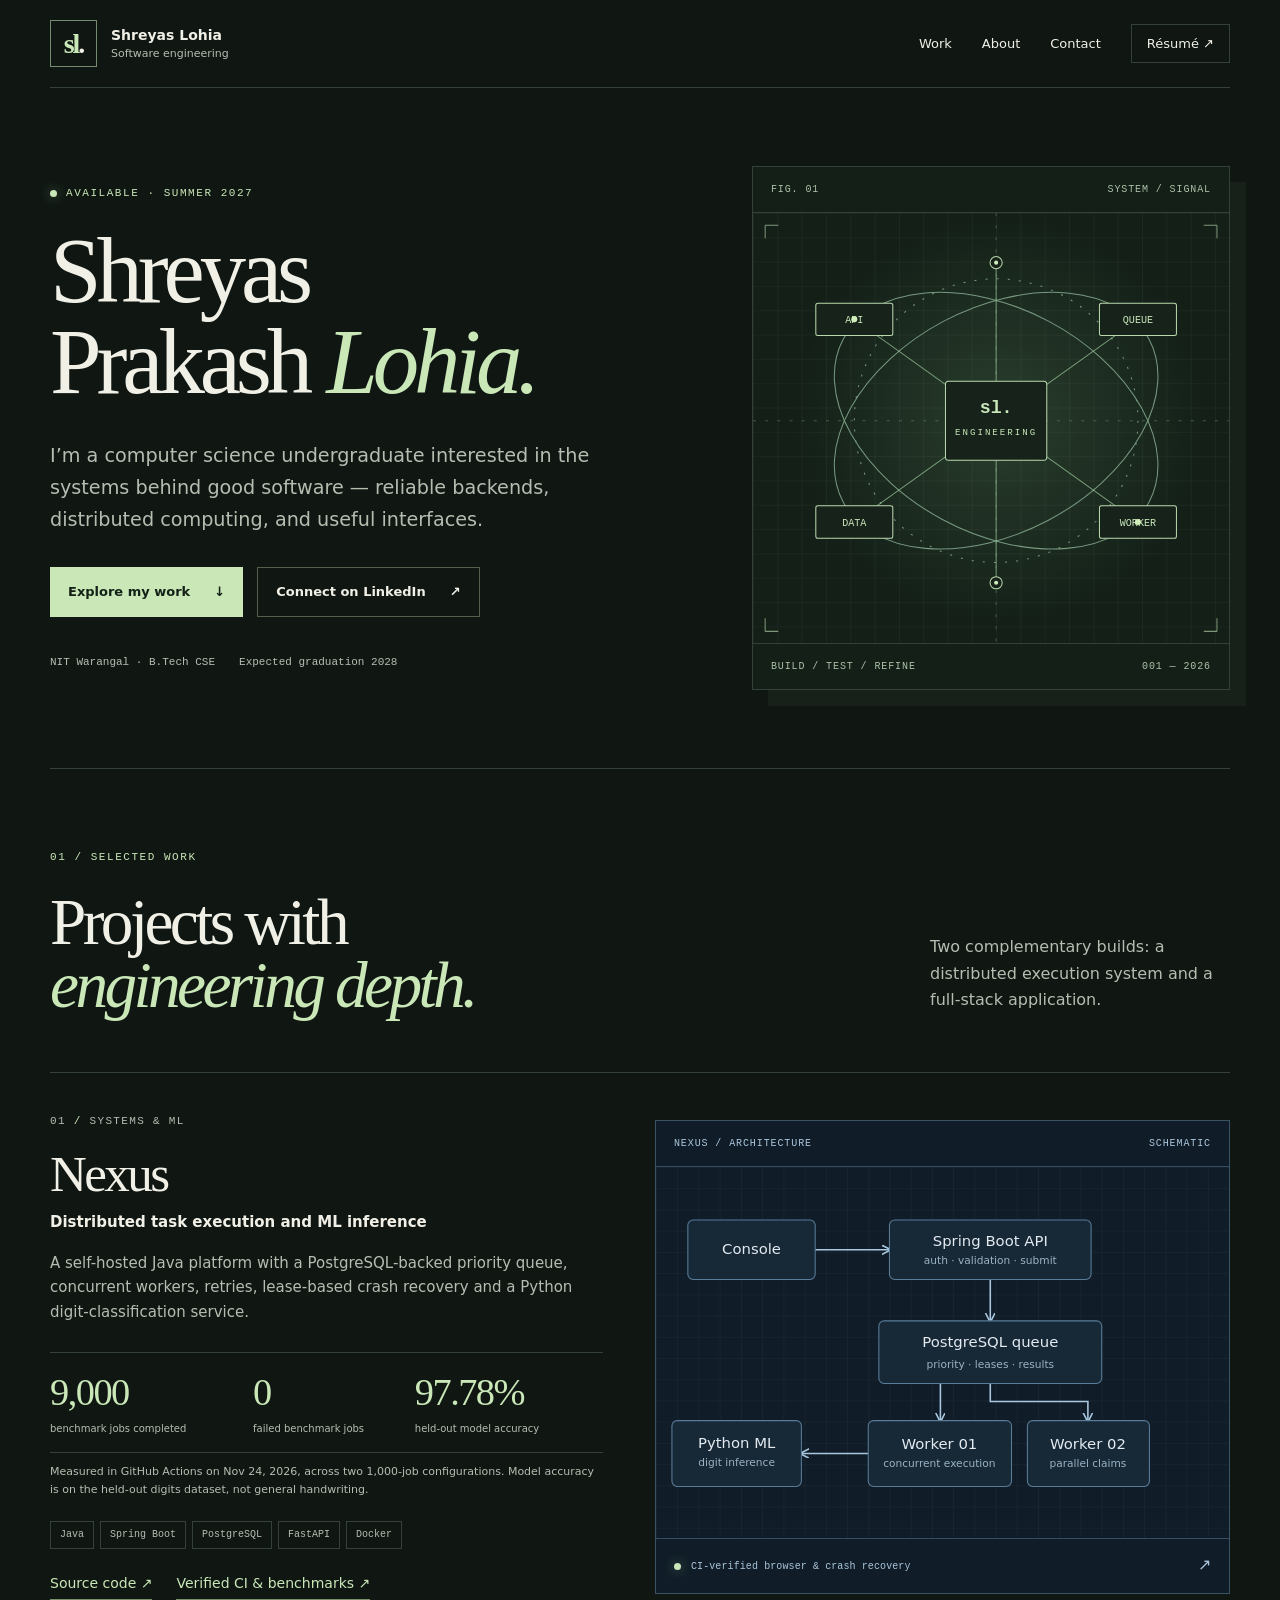
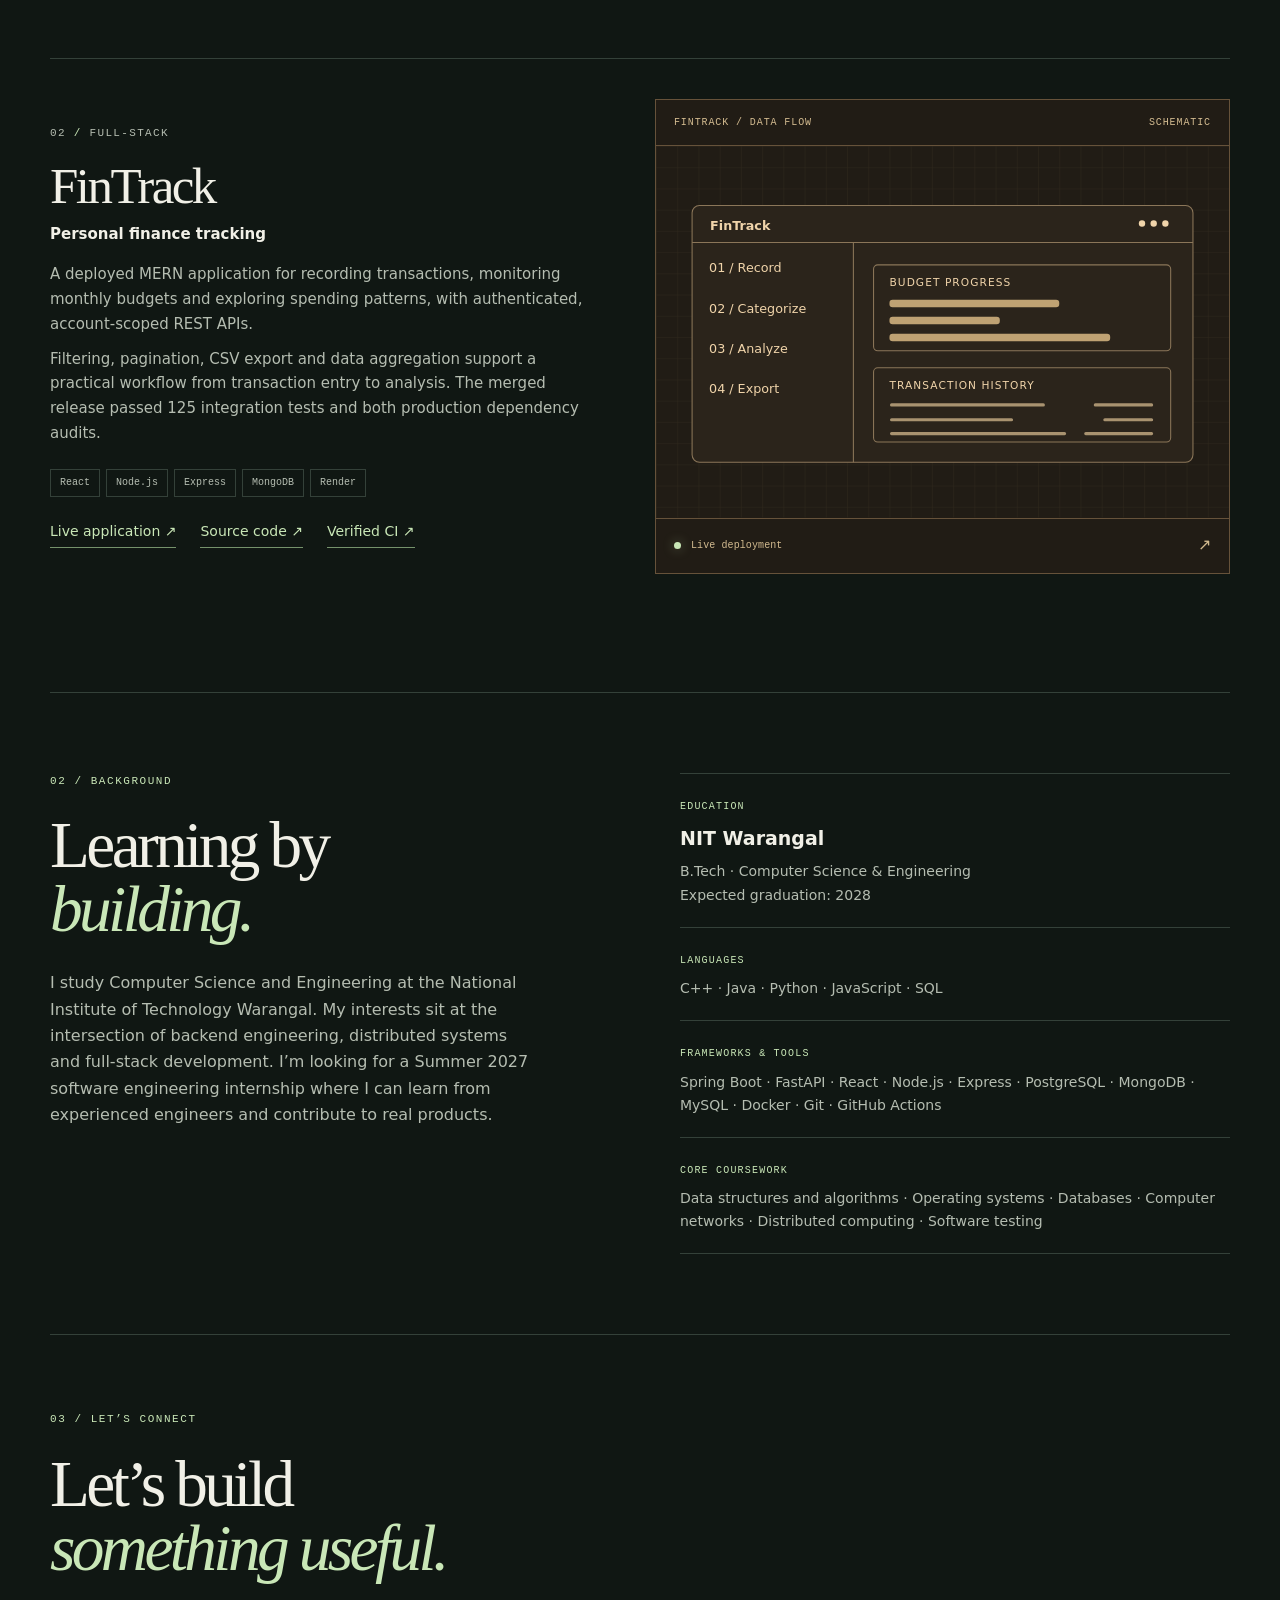
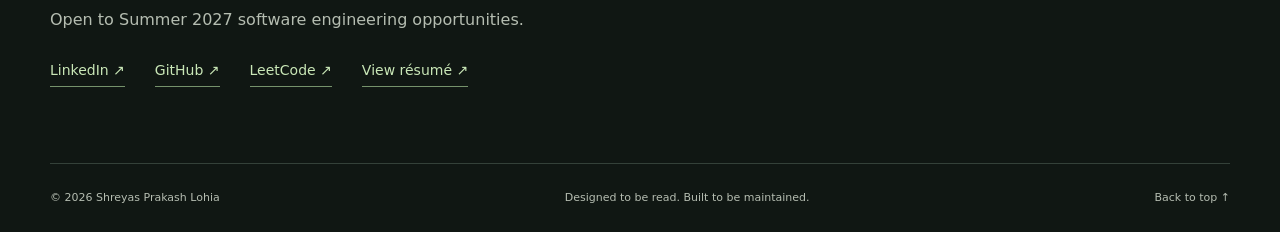
==== commit 806096c0: "Publish verified FinTrack test evidence on portfolio homepage" ====
--- a/public/index.html
+++ b/public/index.html
@@ -73,9 +73,9 @@
           <h3>FinTrack</h3>
           <p class="project-lead">Personal finance tracking</p>
           <p>A deployed MERN application for recording transactions, monitoring monthly budgets and exploring spending patterns, with authenticated, account-scoped REST APIs.</p>
-          <p>Filtering, pagination, CSV export and data aggregation support a practical workflow from transaction entry to analysis.</p>
+          <p>Filtering, pagination, CSV export and data aggregation support a practical workflow from transaction entry to analysis. The merged release passed 125 integration tests and both production dependency audits.</p>
           <ul class="stack"><li>React</li><li>Node.js</li><li>Express</li><li>MongoDB</li><li>Render</li></ul>
-          <div class="project-links"><a href="https://fintrack-tn0w.onrender.com/" target="_blank" rel="noopener noreferrer">Live application ↗</a><a href="https://github.com/ShreyasLohiaFR/Fintrack" target="_blank" rel="noopener noreferrer">Source code ↗</a></div>
+          <div class="project-links"><a href="https://fintrack-tn0w.onrender.com/" target="_blank" rel="noopener noreferrer">Live application ↗</a><a href="https://github.com/ShreyasLohiaFR/Fintrack" target="_blank" rel="noopener noreferrer">Source code ↗</a><a href="https://github.com/ShreyasLohiaFR/Fintrack/actions/runs/45575247634" target="_blank" rel="noopener noreferrer">Verified CI ↗</a></div>
         </div>
         <div class="project-visual finance-visual" role="img" aria-label="FinTrack workflow schematic, not real financial data: record transactions, aggregate data, analyze budgets.">
           <div class="visual-top"><span>FINTRACK / DATA FLOW</span><span>SCHEMATIC</span></div>
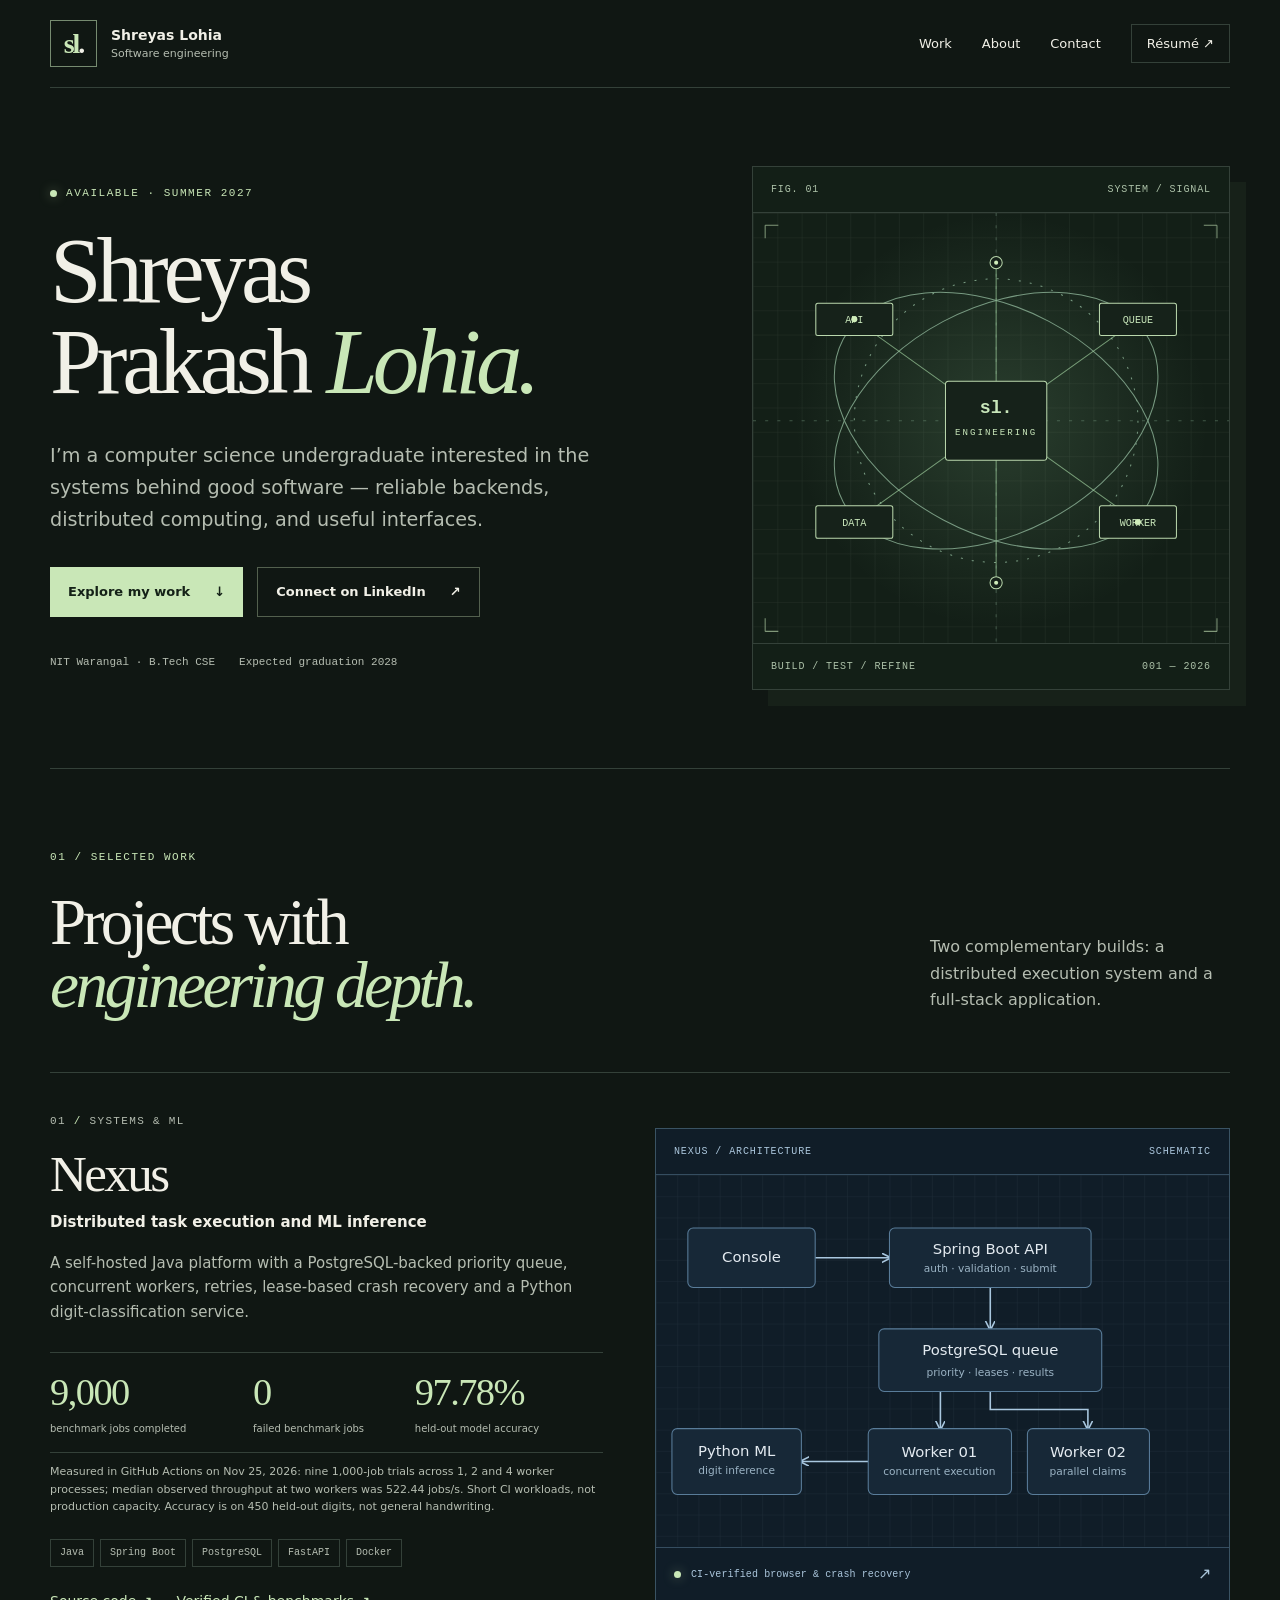
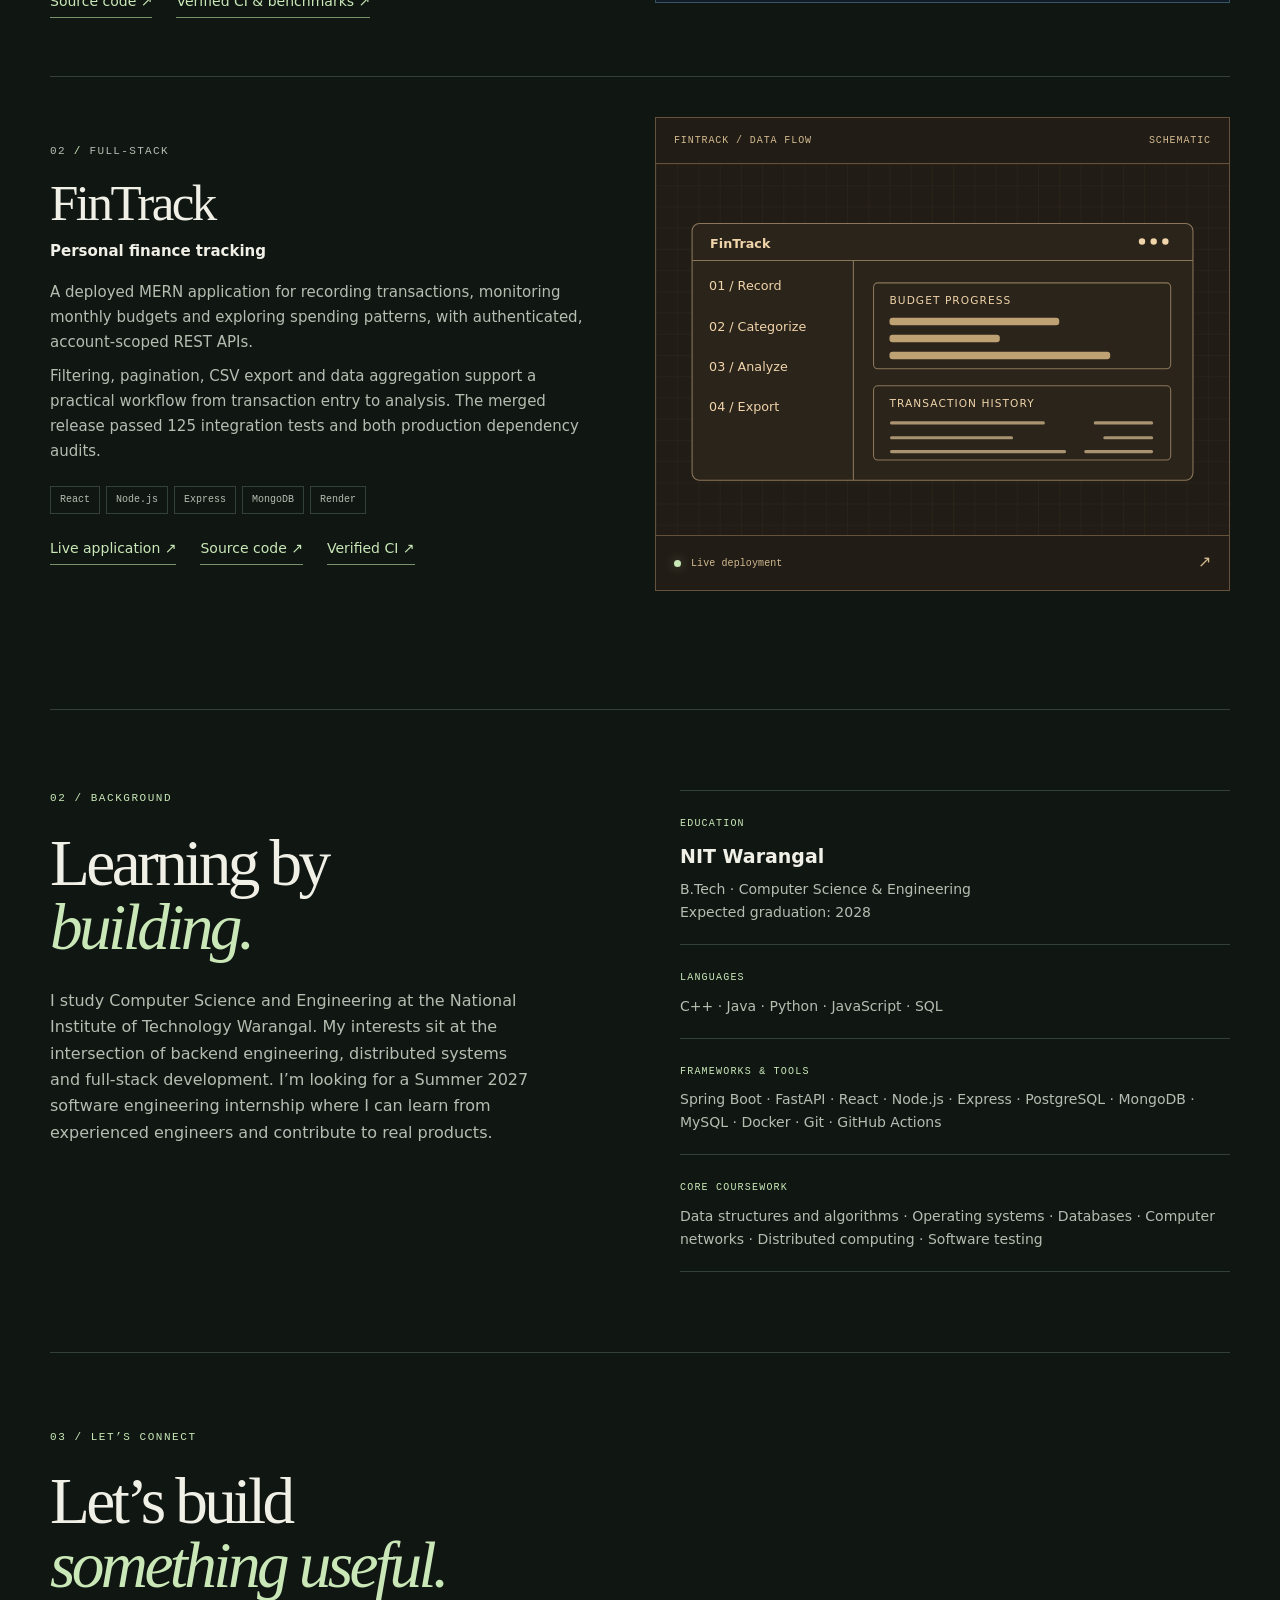
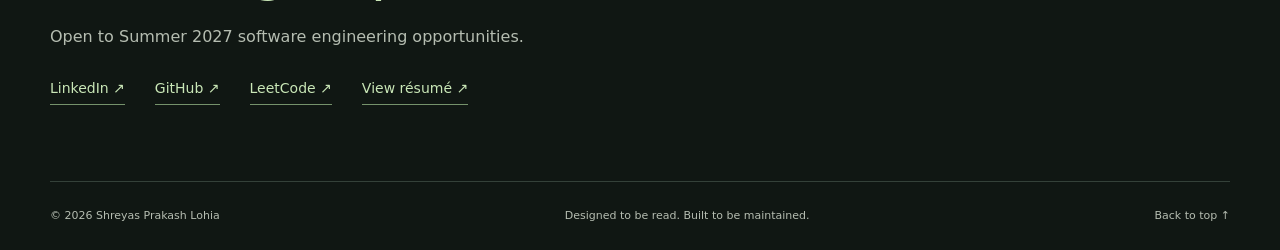
==== commit f7dcdf14: "Correct Nexus benchmark scope and clarify measured throughput" ====
--- a/public/index.html
+++ b/public/index.html
@@ -51,7 +51,7 @@
           <p class="project-lead">Distributed task execution and ML inference</p>
           <p>A self-hosted Java platform with a PostgreSQL-backed priority queue, concurrent workers, retries, lease-based crash recovery and a Python digit-classification service.</p>
           <div class="metrics"><div><strong>9,000</strong><span>benchmark jobs completed</span></div><div><strong>0</strong><span>failed benchmark jobs</span></div><div><strong>97.78%</strong><span>held-out model accuracy</span></div></div>
-          <p class="evidence">Measured in GitHub Actions on Nov 24, 2026, across two 1,000-job configurations. Model accuracy is on the held-out digits dataset, not general handwriting.</p>
+          <p class="evidence">Measured in GitHub Actions on Nov 25, 2026: nine 1,000-job trials across 1, 2 and 4 worker processes; median observed throughput at two workers was 522.44 jobs/s. Short CI workloads, not production capacity. Accuracy is on 450 held-out digits, not general handwriting.</p>
           <ul class="stack"><li>Java</li><li>Spring Boot</li><li>PostgreSQL</li><li>FastAPI</li><li>Docker</li></ul>
           <div class="project-links"><a href="https://github.com/ShreyasLohiaFR/Nexus-Distributed-Task-Execution-ML-Inference-Platform" target="_blank" rel="noopener noreferrer">Source code ↗</a><a href="https://github.com/ShreyasLohiaFR/Nexus-Distributed-Task-Execution-ML-Inference-Platform/actions/runs/45570285078" target="_blank" rel="noopener noreferrer">Verified CI &amp; benchmarks ↗</a></div>
         </div>
